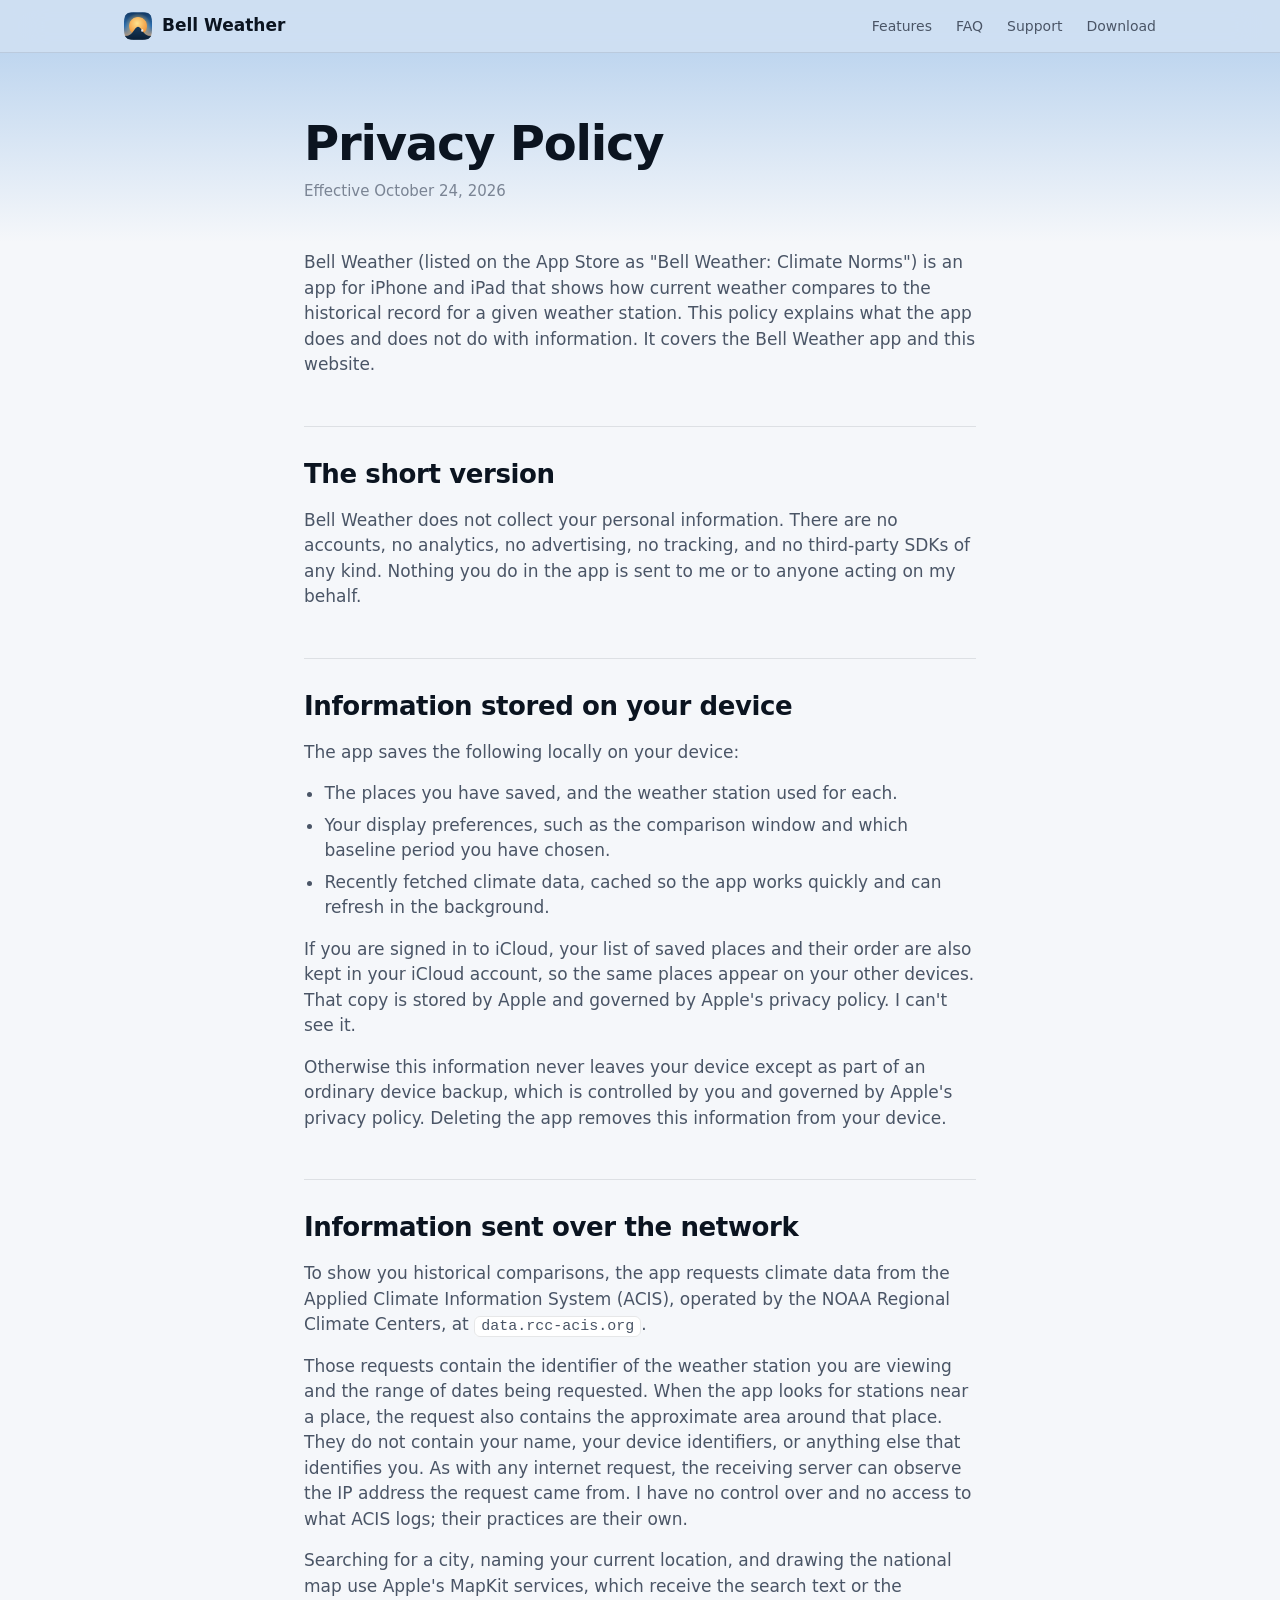
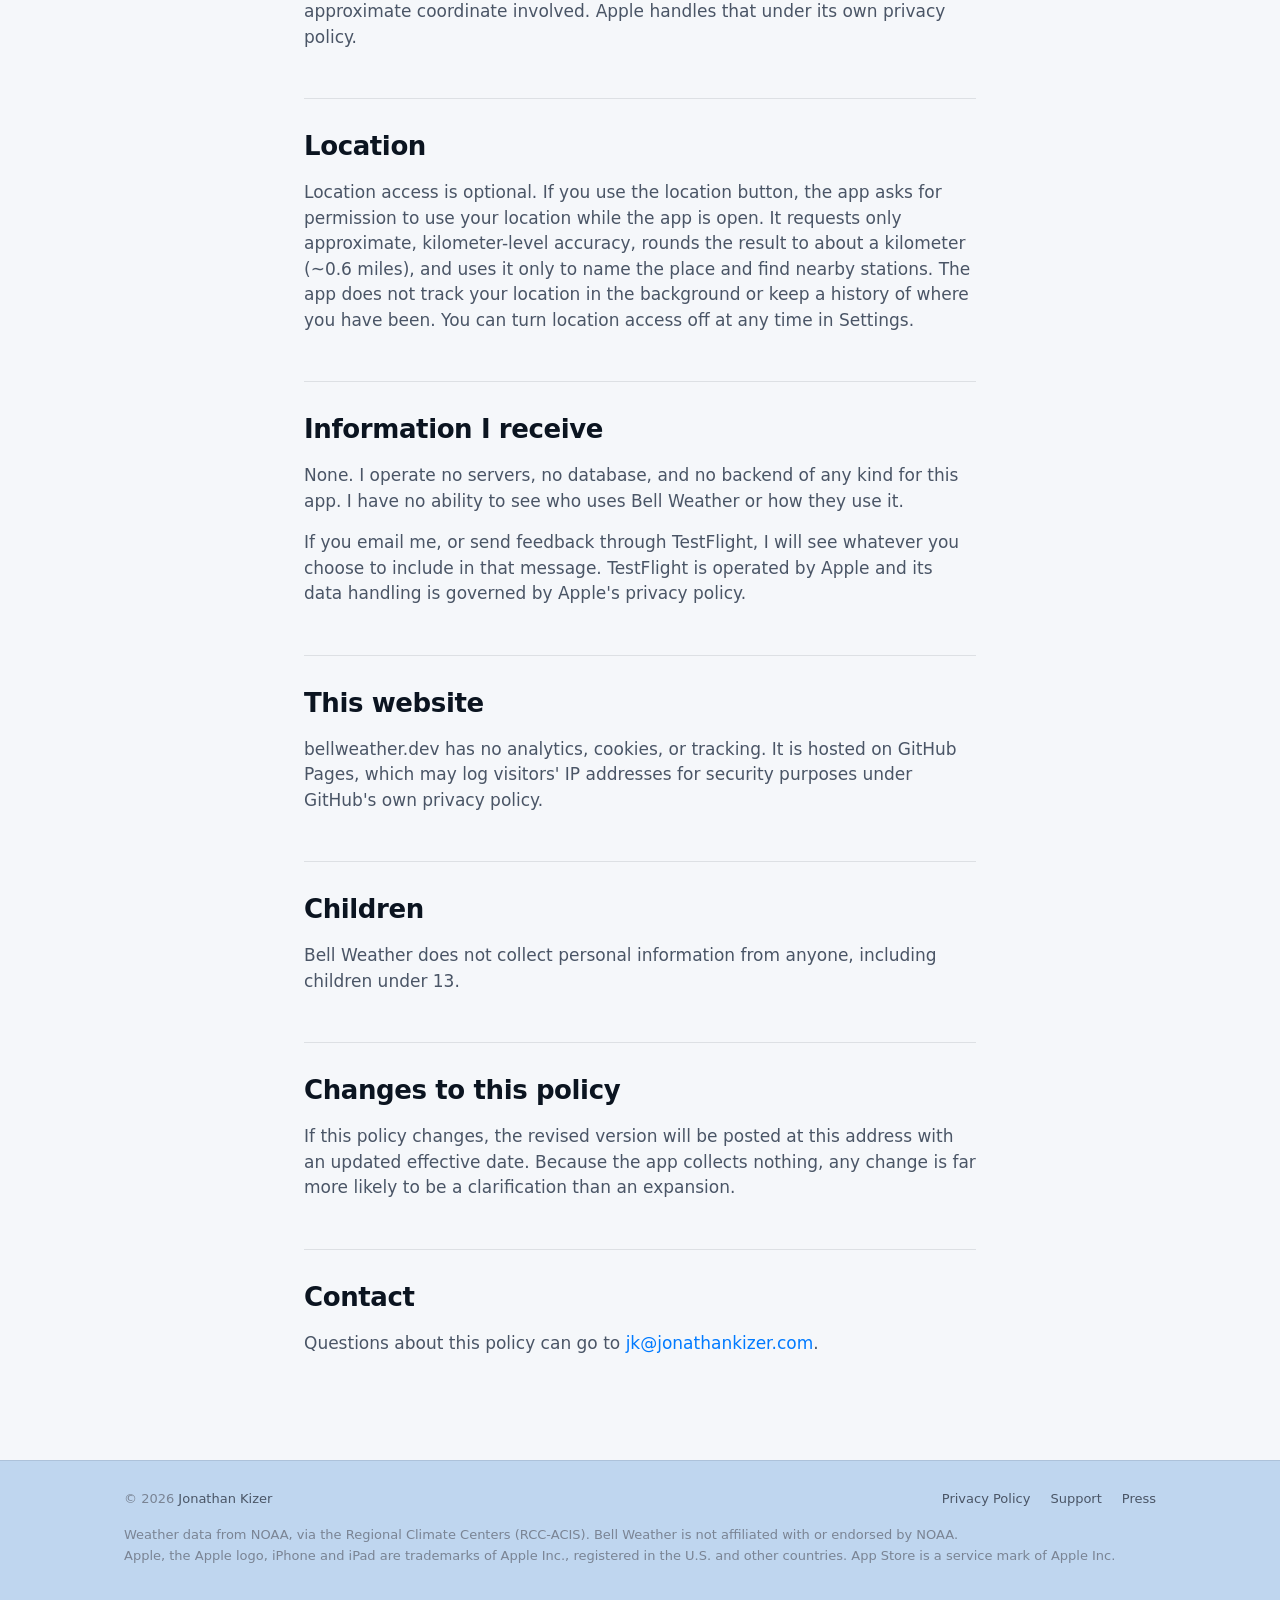
==== privacy.html @ 7579e249 "Support and privacy pages; lead with the question the app answers - Hero leads with the App Store de" ====
<!doctype html>
<html lang="en">
<head>
  <meta charset="utf-8">
  <meta name="viewport" content="width=device-width, initial-scale=1">
  <title>Bell Weather Privacy Policy</title>
  <meta name="description" content="Privacy policy for the Bell Weather app.">
  <meta name="apple-itunes-app" content="app-id=6799502613">
  <meta name="theme-color" content="#bfd6ef" media="(prefers-color-scheme: light)">
  <meta name="theme-color" content="#0f2743" media="(prefers-color-scheme: dark)">
  <link rel="canonical" href="https://bellweather.dev/privacy">
  <link rel="icon" type="image/png" href="/assets/img/favicon.png">
  <link rel="apple-touch-icon" href="/assets/img/apple-touch-icon.png">
  <link rel="stylesheet" href="/assets/style.css">
</head>
<body>

<nav class="nav">
  <div class="wrap">
    <a class="brand" href="/"><img src="/assets/img/apple-touch-icon.png" alt="">Bell Weather</a>
    <ul>
      <li class="hide-sm"><a href="/#features">Features</a></li>
      <li><a href="/#faq">FAQ</a></li>
      <li><a href="/support">Support</a></li>
      <li><a href="https://apps.apple.com/app/id6799502613">Download</a></li>
    </ul>
  </div>
</nav>

<header class="doc-head">
  <div class="wrap">
    <h1>Privacy Policy</h1>
    <p class="meta">Effective October 24, 2026</p>
  </div>
</header>

<main class="doc">
  <div class="wrap">
    <p>Bell Weather (listed on the App Store as "Bell Weather: Climate Norms") is an app for iPhone and iPad that shows how current weather compares to the historical record for a given weather station. This policy explains what the app does and does not do with information. It covers the Bell Weather app and this website.</p>

    <h2>The short version</h2>
    <p>Bell Weather does not collect your personal information. There are no accounts, no analytics, no advertising, no tracking, and no third-party SDKs of any kind. Nothing you do in the app is sent to me or to anyone acting on my behalf.</p>

    <h2>Information stored on your device</h2>
    <p>The app saves the following locally on your device:</p>
    <ul>
      <li>The places you have saved, and the weather station used for each.</li>
      <li>Your display preferences, such as the comparison window and which baseline period you have chosen.</li>
      <li>Recently fetched climate data, cached so the app works quickly and can refresh in the background.</li>
    </ul>
    <p>If you are signed in to iCloud, your list of saved places and their order are also kept in your iCloud account, so the same places appear on your other devices. That copy is stored by Apple and governed by Apple's privacy policy. I can't see it.</p>
    <p>Otherwise this information never leaves your device except as part of an ordinary device backup, which is controlled by you and governed by Apple's privacy policy. Deleting the app removes this information from your device.</p>

    <h2>Information sent over the network</h2>
    <p>To show you historical comparisons, the app requests climate data from the Applied Climate Information System (ACIS), operated by the NOAA Regional Climate Centers, at <code>data.rcc-acis.org</code>.</p>
    <p>Those requests contain the identifier of the weather station you are viewing and the range of dates being requested. When the app looks for stations near a place, the request also contains the approximate area around that place. They do not contain your name, your device identifiers, or anything else that identifies you. As with any internet request, the receiving server can observe the IP address the request came from. I have no control over and no access to what ACIS logs; their practices are their own.</p>
    <p>Searching for a city, naming your current location, and drawing the national map use Apple's MapKit services, which receive the search text or the approximate coordinate involved. Apple handles that under its own privacy policy.</p>

    <h2>Location</h2>
    <p>Location access is optional. If you use the location button, the app asks for permission to use your location while the app is open. It requests only approximate, kilometer-level accuracy, rounds the result to about a kilometer (~0.6 miles), and uses it only to name the place and find nearby stations. The app does not track your location in the background or keep a history of where you have been. You can turn location access off at any time in Settings.</p>

    <h2>Information I receive</h2>
    <p>None. I operate no servers, no database, and no backend of any kind for this app. I have no ability to see who uses Bell Weather or how they use it.</p>
    <p>If you email me, or send feedback through TestFlight, I will see whatever you choose to include in that message. TestFlight is operated by Apple and its data handling is governed by Apple's privacy policy.</p>

    <h2>This website</h2>
    <p>bellweather.dev has no analytics, cookies, or tracking. It is hosted on GitHub Pages, which may log visitors' IP addresses for security purposes under GitHub's own privacy policy.</p>

    <h2>Children</h2>
    <p>Bell Weather does not collect personal information from anyone, including children under 13.</p>

    <h2>Changes to this policy</h2>
    <p>If this policy changes, the revised version will be posted at this address with an updated effective date. Because the app collects nothing, any change is far more likely to be a clarification than an expansion.</p>

    <h2>Contact</h2>
    <p>Questions about this policy can go to <a href="mailto:jk@jonathankizer.com">jk@jonathankizer.com</a>.</p>
  </div>
</main>

<footer>
  <div class="wrap">
    <div class="row">
      <span>© 2026 <a href="https://jonathankizer.com">Jonathan Kizer</a></span>
      <ul>
        <li><a href="/privacy">Privacy Policy</a></li>
        <li><a href="/support">Support</a></li>
        <li><a href="/#press">Press</a></li>
      </ul>
    </div>
    <p class="legal">Weather data from NOAA, via the Regional Climate Centers (RCC-ACIS). Bell Weather is not affiliated with or endorsed by NOAA.<br>
    Apple, the Apple logo, iPhone and iPad are trademarks of Apple Inc., registered in the U.S. and other countries. App Store is a service mark of Apple Inc.</p>
  </div>
</footer>

</body>
</html>
---- assets/style.css ----
/* Bell Weather — bellweather.dev
   Palette follows the app: the ground is BellWeatherCore's Sky gradient,
   accents are iOS system colors. Type is the system font, so Apple devices
   get SF Pro and everything else gets its own UI face. */

:root {
  --sky-top: #bfd6ef;
  --sky-bottom: #e9eff6;
  --bg: #f5f7fa;
  --card: #ffffff;
  --text: #0b1420;
  --text-2: #4a5566;
  --text-3: #7a8494;
  --rule: rgba(11, 20, 32, 0.1);
  --accent: #007aff;
  --warm: #ff3b30;
  --dry: #a2845e;
  --phone-bezel: #1b1d21;
  --shadow: 0 30px 60px -20px rgba(15, 39, 67, 0.35), 0 12px 24px -12px rgba(15, 39, 67, 0.25);
  color-scheme: light dark;
}

@media (prefers-color-scheme: dark) {
  :root:not([data-theme="light"]) {
    --sky-top: #0f2743;
    --sky-bottom: #07101c;
    --bg: #07101c;
    --card: #111a27;
    --text: #f2f5f9;
    --text-2: #a9b4c3;
    --text-3: #758195;
    --rule: rgba(255, 255, 255, 0.1);
    --accent: #0a84ff;
    --warm: #ff453a;
    --phone-bezel: #2a2d33;
    --shadow: 0 30px 60px -20px rgba(0, 0, 0, 0.7), 0 12px 24px -12px rgba(0, 0, 0, 0.5);
  }
}

:root[data-theme="dark"] {
  --sky-top: #0f2743;
  --sky-bottom: #07101c;
  --bg: #07101c;
  --card: #111a27;
  --text: #f2f5f9;
  --text-2: #a9b4c3;
  --text-3: #758195;
  --rule: rgba(255, 255, 255, 0.1);
  --accent: #0a84ff;
  --warm: #ff453a;
  --phone-bezel: #2a2d33;
  --shadow: 0 30px 60px -20px rgba(0, 0, 0, 0.7), 0 12px 24px -12px rgba(0, 0, 0, 0.5);
}

* { box-sizing: border-box; }

html { -webkit-text-size-adjust: 100%; scroll-behavior: smooth; }

body {
  margin: 0;
  background: var(--bg);
  color: var(--text);
  font: 17px/1.5 -apple-system, BlinkMacSystemFont, "SF Pro Text", system-ui, "Segoe UI", Roboto, "Helvetica Neue", sans-serif;
  -webkit-font-smoothing: antialiased;
}

a { color: var(--accent); text-decoration: none; }
a:hover { text-decoration: underline; }

img { display: block; max-width: 100%; height: auto; }

.wrap { max-width: 1080px; margin: 0 auto; padding: 0 24px; }

/* ---------- Nav ---------- */

.nav {
  position: sticky;
  top: env(safe-area-inset-top, 0px);
  z-index: 10;
  backdrop-filter: saturate(180%) blur(20px);
  -webkit-backdrop-filter: saturate(180%) blur(20px);
  background: color-mix(in srgb, var(--sky-top) 72%, transparent);
  border-bottom: 1px solid var(--rule);
}
.nav .wrap { display: flex; align-items: center; justify-content: space-between; height: 52px; }
.nav .brand { display: flex; align-items: center; gap: 10px; color: var(--text); font-weight: 600; font-size: 17px; }
.nav .brand:hover { text-decoration: none; }
.nav .brand img { width: 28px; height: 28px; border-radius: 7px; }
.nav ul { display: flex; gap: 24px; list-style: none; margin: 0; padding: 0; font-size: 14px; }
.nav ul a { color: var(--text-2); }
.nav ul a:hover { color: var(--text); text-decoration: none; }

/* ---------- Hero ---------- */

.hero {
  background: linear-gradient(180deg, var(--sky-top) 0%, var(--sky-bottom) 70%, var(--bg) 100%);
  text-align: center;
  padding: 64px 0 0;
  overflow: hidden;
}
.hero .icon {
  width: 128px;
  height: 128px;
  margin: 0 auto 28px;
  border-radius: 28px;
  box-shadow: var(--shadow);
}
.hero h1 {
  font-size: clamp(44px, 7vw, 72px);
  line-height: 1.05;
  letter-spacing: -0.025em;
  font-weight: 700;
  margin: 0 0 16px;
}
.hero .lede {
  font-size: clamp(19px, 2.4vw, 24px);
  line-height: 1.35;
  color: var(--text-2);
  max-width: 34em;
  margin: 0 auto 32px;
  text-wrap: balance;
}
.badge { display: inline-block; }
.badge img { height: 54px; width: auto; }
.badge:hover { opacity: 0.85; }
.hero .fine { font-size: 14px; color: var(--text-3); margin: 14px 0 0; }

.phones {
  display: flex;
  justify-content: center;
  align-items: flex-end;
  gap: 32px;
  margin-top: 56px;
  padding-bottom: 88px;
}
.phones .phone:nth-child(1), .phones .phone:nth-child(3) { width: 250px; transform: translateY(48px); opacity: 0.95; }
.phones .phone:nth-child(2) { width: 300px; }

/* ---------- Phone frame ---------- */

.phone {
  position: relative;
  width: 300px;
  aspect-ratio: 603 / 1311;
  padding: 10px;
  border-radius: 54px;
  background: var(--phone-bezel);
  box-shadow: var(--shadow), inset 0 0 0 1.5px rgba(255, 255, 255, 0.12);
  flex: none;
}
.phone img {
  width: 100%;
  height: 100%;
  object-fit: cover;
  border-radius: 44px;
}

/* ---------- Features ---------- */

.feature {
  display: grid;
  grid-template-columns: 1fr 1fr;
  align-items: center;
  gap: 64px;
  padding: 72px 0;
  border-top: 1px solid var(--rule);
}
.feature:first-of-type { border-top: 0; }
.feature .media { display: flex; justify-content: center; }
.feature.flip .media { order: -1; }
.feature .eyebrow {
  font-size: 13px;
  font-weight: 600;
  letter-spacing: 0.08em;
  text-transform: uppercase;
  color: var(--text-3);
  margin: 0 0 10px;
}
.feature h2 {
  font-size: clamp(30px, 4vw, 40px);
  line-height: 1.12;
  letter-spacing: -0.02em;
  margin: 0 0 18px;
}
.feature p { color: var(--text-2); margin: 0 0 14px; max-width: 30em; }

.wide {
  padding: 72px 0;
  border-top: 1px solid var(--rule);
  text-align: center;
}
.wide h2 { font-size: clamp(30px, 4vw, 40px); letter-spacing: -0.02em; margin: 0 0 14px; }
.wide > .wrap > p { color: var(--text-2); max-width: 36em; margin: 0 auto 48px; }
.devices { display: flex; justify-content: center; align-items: flex-end; gap: 32px; }
.tablet {
  width: 330px;
  padding: 14px;
  border-radius: 36px;
  background: var(--phone-bezel);
  box-shadow: var(--shadow), inset 0 0 0 1.5px rgba(255, 255, 255, 0.12);
}
.tablet img { border-radius: 22px; }
.fold {
  width: 600px;
  padding: 12px;
  border-radius: 32px;
  background: var(--phone-bezel);
  box-shadow: var(--shadow), inset 0 0 0 1.5px rgba(255, 255, 255, 0.12);
}
.fold img { border-radius: 20px; }
.devices figure { margin: 0; }
.devices figcaption { font-size: 14px; color: var(--text-3); margin-top: 14px; }

/* ---------- Also ---------- */

.also {
  padding: 72px 0;
  border-top: 1px solid var(--rule);
}
.also h2 { font-size: 28px; letter-spacing: -0.015em; margin: 0 0 28px; }
.grid {
  display: grid;
  grid-template-columns: repeat(3, 1fr);
  gap: 16px;
}
.tile {
  background: var(--card);
  border: 1px solid var(--rule);
  border-radius: 20px;
  padding: 22px 22px 20px;
}
.tile svg { width: 26px; height: 26px; color: var(--accent); margin-bottom: 12px; }
.tile h3 { font-size: 17px; margin: 0 0 6px; }
.tile p { font-size: 15px; color: var(--text-2); margin: 0; }

/* ---------- FAQ ---------- */

.faq { padding: 72px 0; border-top: 1px solid var(--rule); }
.faq .wrap { max-width: 760px; }
.faq h2 { font-size: clamp(30px, 4vw, 40px); letter-spacing: -0.02em; margin: 0 0 24px; }
.faq details { border-bottom: 1px solid var(--rule); }
.faq details:first-of-type { border-top: 1px solid var(--rule); }
.faq summary {
  list-style: none;
  cursor: pointer;
  padding: 18px 32px 18px 0;
  font-weight: 600;
  position: relative;
}
.faq summary::-webkit-details-marker { display: none; }
.faq summary::after {
  content: "";
  position: absolute;
  right: 6px;
  top: 50%;
  width: 8px;
  height: 8px;
  border-right: 2px solid var(--text-3);
  border-bottom: 2px solid var(--text-3);
  transform: translateY(-70%) rotate(45deg);
  transition: transform 0.2s;
}
.faq details[open] summary::after { transform: translateY(-30%) rotate(-135deg); }
.faq details > div { padding: 0 0 20px; color: var(--text-2); }
.faq details > div p { margin: 0 0 12px; }
.faq details > div p:last-child { margin-bottom: 0; }

/* ---------- Press ---------- */

.press { padding: 72px 0; border-top: 1px solid var(--rule); }
.press .wrap { max-width: 760px; }
.press h2 { font-size: 28px; letter-spacing: -0.015em; margin: 0 0 12px; }
.press p { color: var(--text-2); }
.press ul { padding-left: 1.2em; color: var(--text-2); }
.press li { margin: 6px 0; }

/* ---------- CTA + footer ---------- */

.cta {
  text-align: center;
  padding: 88px 0 96px;
  background: linear-gradient(0deg, var(--sky-top) 0%, var(--bg) 100%);
}
.cta img.icon { width: 88px; height: 88px; border-radius: 20px; margin: 0 auto 20px; box-shadow: var(--shadow); }
.cta h2 { font-size: clamp(28px, 4vw, 36px); letter-spacing: -0.02em; margin: 0 0 24px; }

footer {
  background: var(--sky-top);
  border-top: 1px solid var(--rule);
  font-size: 13px;
  color: var(--text-3);
  padding: 28px 0 40px;
}
footer .row { display: flex; flex-wrap: wrap; justify-content: space-between; gap: 12px 24px; }
footer ul { display: flex; flex-wrap: wrap; gap: 20px; list-style: none; margin: 0; padding: 0; }
footer a { color: var(--text-2); }
footer .legal { margin-top: 16px; line-height: 1.6; }

/* ---------- Small screens ---------- */

@media (max-width: 860px) {
  .feature { grid-template-columns: 1fr; gap: 40px; padding: 56px 0; text-align: center; }
  .feature p { margin-left: auto; margin-right: auto; }
  .feature.flip .media { order: 0; }
  .grid { grid-template-columns: 1fr 1fr; }
  .devices { flex-direction: column; align-items: center; gap: 40px; }
  .tablet { width: min(100%, 330px); }
  .fold { width: min(100%, 600px); }
}

@media (max-width: 600px) {
  .wrap { padding: 0 16px; }
  .nav ul { gap: 16px; }
  .nav ul li.hide-sm { display: none; }
  .hero { padding-top: 48px; }
  .hero .icon { width: 104px; height: 104px; border-radius: 23px; }
  .phones { gap: 0; margin-top: 48px; }
  .phones .phone:nth-child(1), .phones .phone:nth-child(3) { display: none; }
  .phones .phone:nth-child(2) { width: 260px; }
  .phones { padding-bottom: 56px; }
  /* the hero already shows this screen */
  .feature:first-of-type .media { display: none; }
  .phone { width: 260px; border-radius: 46px; padding: 9px; }
  .phone img { border-radius: 37px; }
  .grid { grid-template-columns: 1fr; }
  footer .row { flex-direction: column; }
}

@media (prefers-reduced-motion: reduce) {
  html { scroll-behavior: auto; }
}

/* ---------- Text pages (support, privacy) ---------- */

.doc-head {
  background: linear-gradient(180deg, var(--sky-top) 0%, var(--bg) 100%);
  padding: 64px 0 40px;
}
.doc-head .wrap, .doc .wrap { max-width: 720px; }
.doc-head h1 { font-size: clamp(36px, 5vw, 48px); letter-spacing: -0.025em; line-height: 1.1; margin: 0 0 10px; text-wrap: balance; }
.doc-head .meta { color: var(--text-3); font-size: 15px; margin: 0; }
.doc { padding: 8px 0 88px; }
.doc p, .doc li { color: var(--text-2); }
.doc p { margin: 0 0 16px; }
.doc strong { color: var(--text); }
.doc h2 { font-size: 26px; letter-spacing: -0.015em; margin: 48px 0 14px; padding-top: 28px; border-top: 1px solid var(--rule); }
.doc h3 { font-size: 18px; margin: 32px 0 8px; }
.doc ul { padding-left: 1.2em; margin: 0 0 16px; }
.doc li { margin: 6px 0; }
.doc code { font: 15px ui-monospace, "SF Mono", Menlo, monospace; background: var(--card); border: 1px solid var(--rule); border-radius: 6px; padding: 1px 6px; }
.doc .lead { font-size: 19px; line-height: 1.5; color: var(--text); }
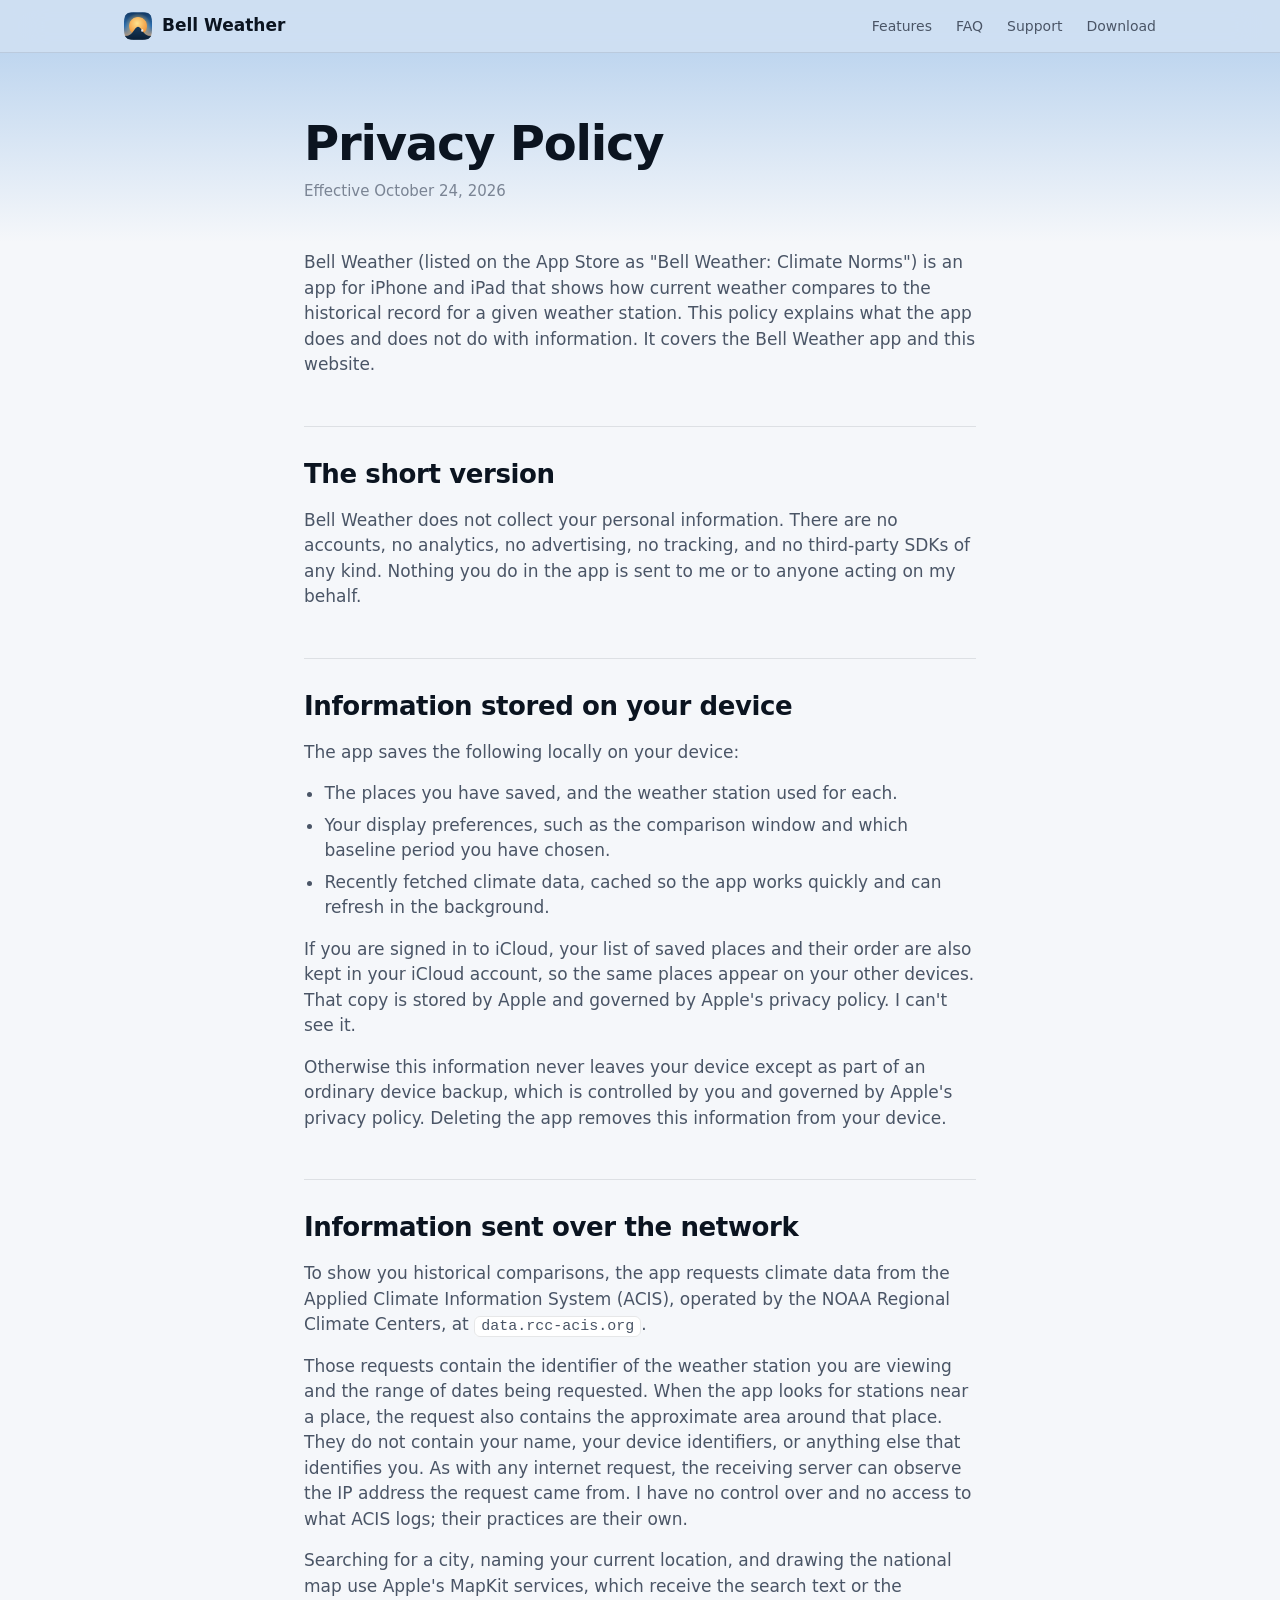
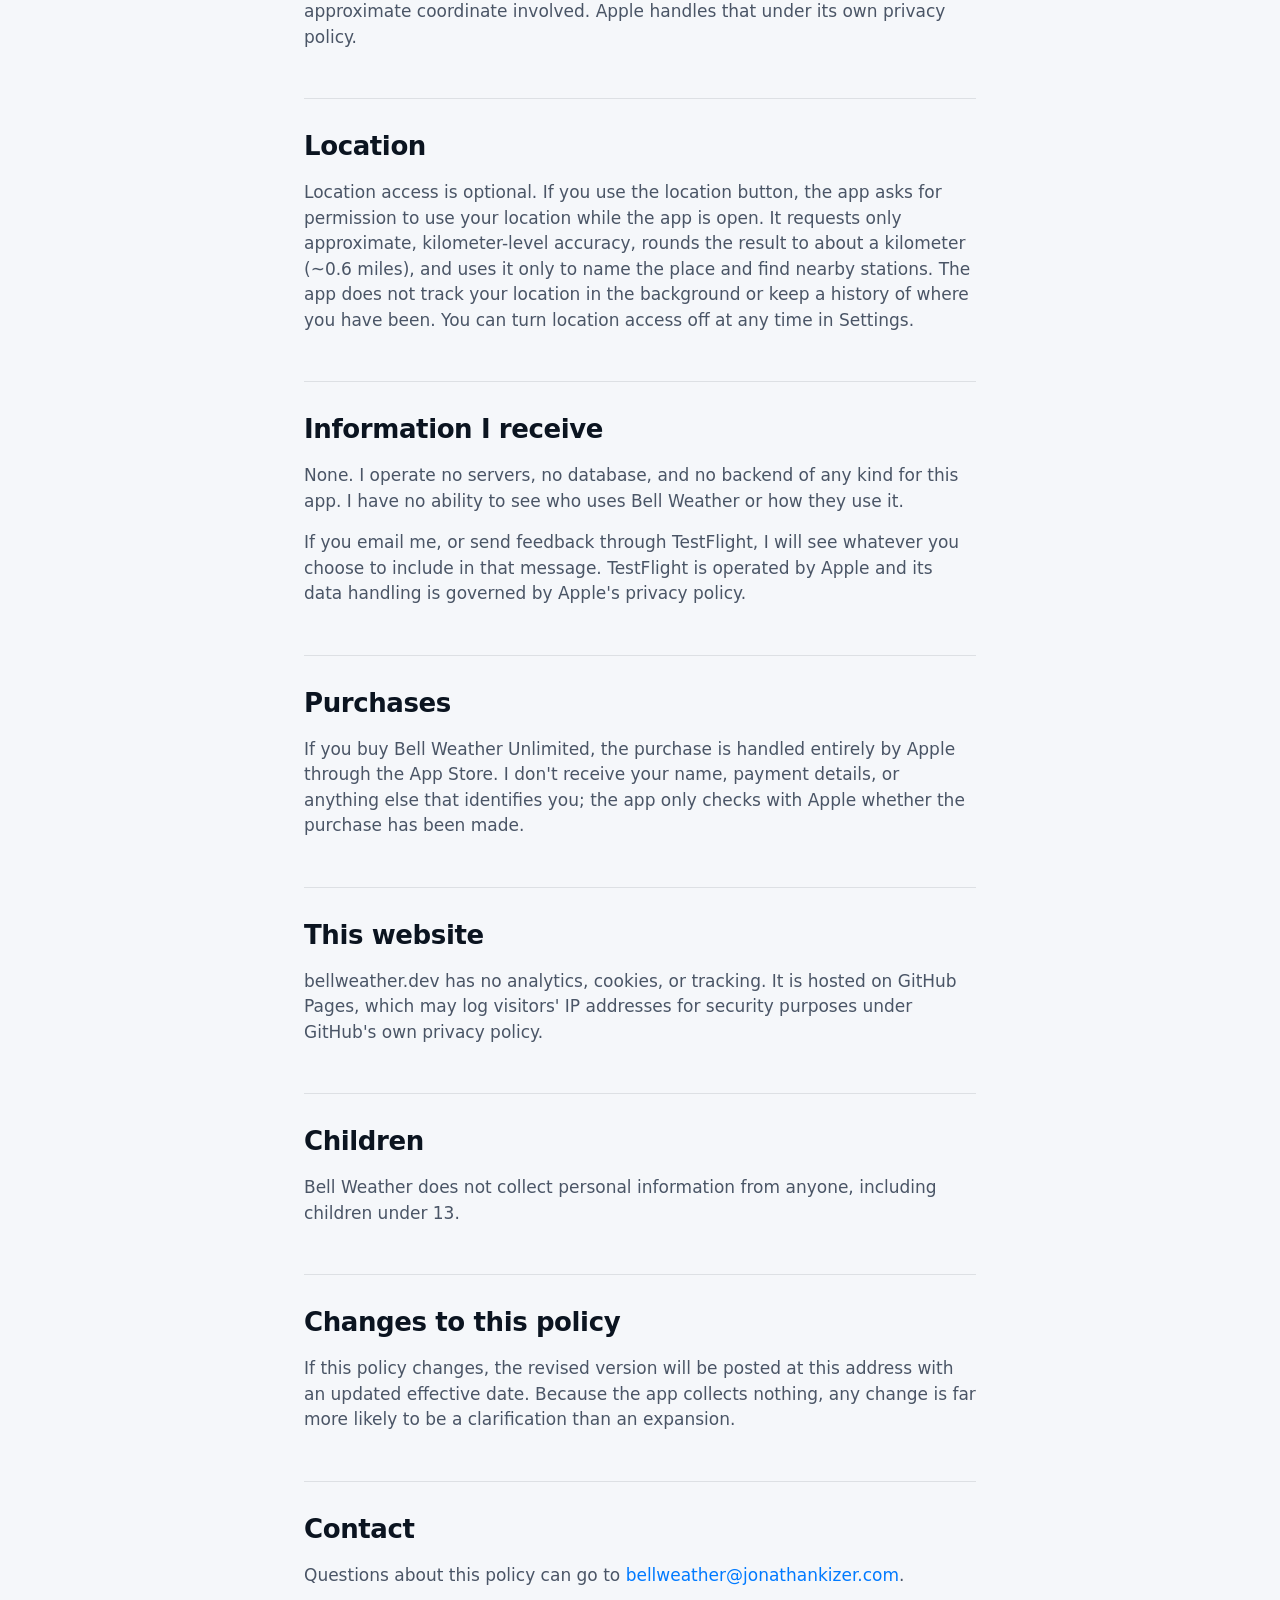
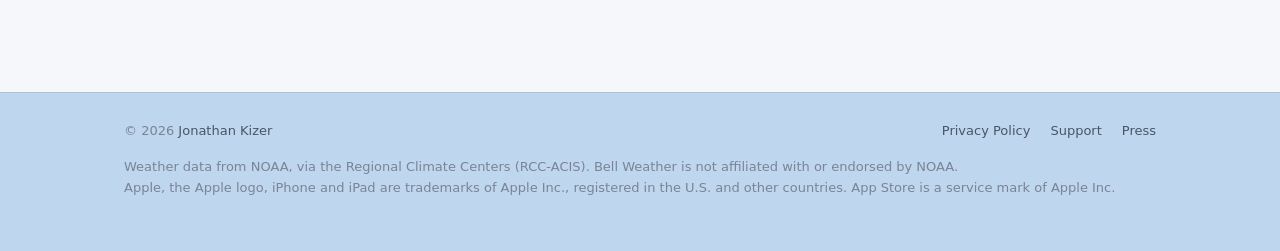
==== commit 662f2205: "Point contact links at bellweather@jonathankizer.com; 1.1 is live - All mailto links and shown addre" ====
--- a/privacy.html
+++ b/privacy.html
@@ -63,6 +63,9 @@
     <p>None. I operate no servers, no database, and no backend of any kind for this app. I have no ability to see who uses Bell Weather or how they use it.</p>
     <p>If you email me, or send feedback through TestFlight, I will see whatever you choose to include in that message. TestFlight is operated by Apple and its data handling is governed by Apple's privacy policy.</p>
 
+    <h2>Purchases</h2>
+    <p>If you buy Bell Weather Unlimited, the purchase is handled entirely by Apple through the App Store. I don't receive your name, payment details, or anything else that identifies you; the app only checks with Apple whether the purchase has been made.</p>
+
     <h2>This website</h2>
     <p>bellweather.dev has no analytics, cookies, or tracking. It is hosted on GitHub Pages, which may log visitors' IP addresses for security purposes under GitHub's own privacy policy.</p>
 
@@ -73,7 +76,7 @@
     <p>If this policy changes, the revised version will be posted at this address with an updated effective date. Because the app collects nothing, any change is far more likely to be a clarification than an expansion.</p>
 
     <h2>Contact</h2>
-    <p>Questions about this policy can go to <a href="mailto:jk@jonathankizer.com">jk@jonathankizer.com</a>.</p>
+    <p>Questions about this policy can go to <a href="mailto:bellweather@jonathankizer.com">bellweather@jonathankizer.com</a>.</p>
   </div>
 </main>
 
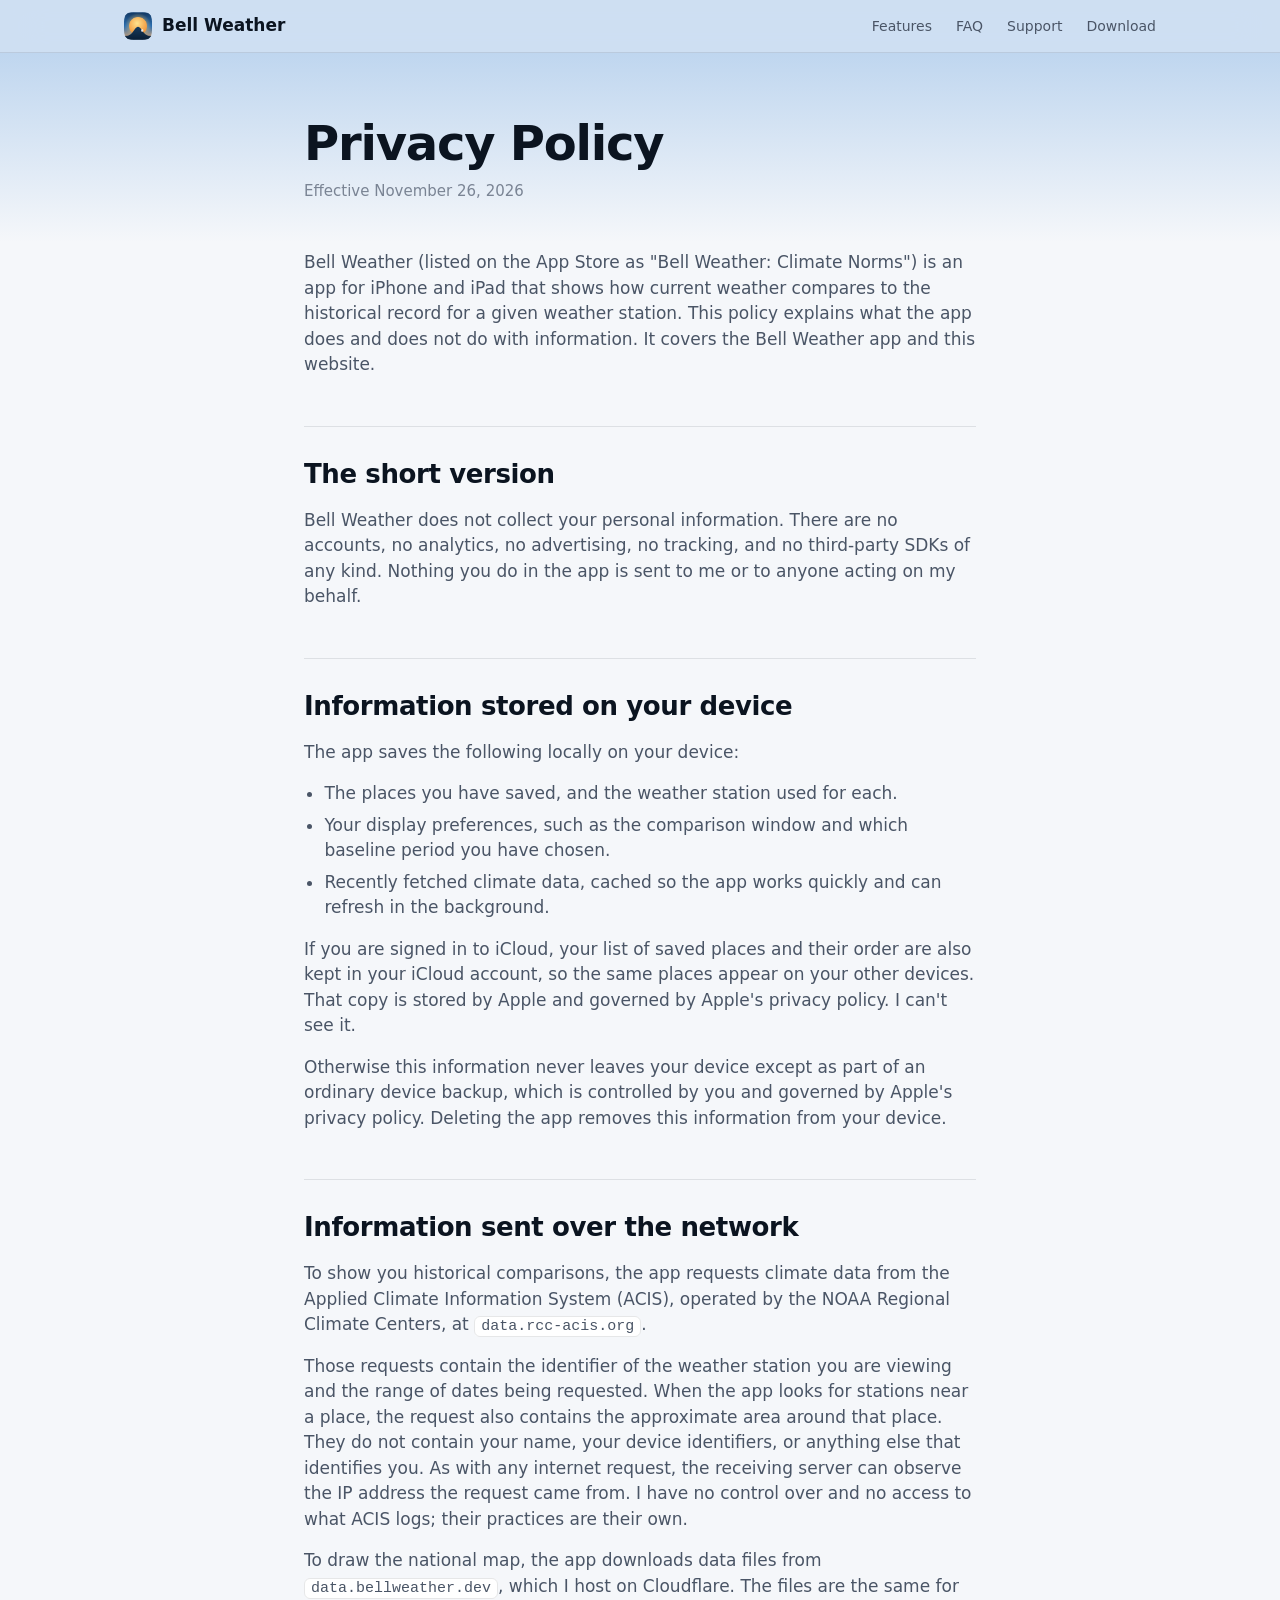
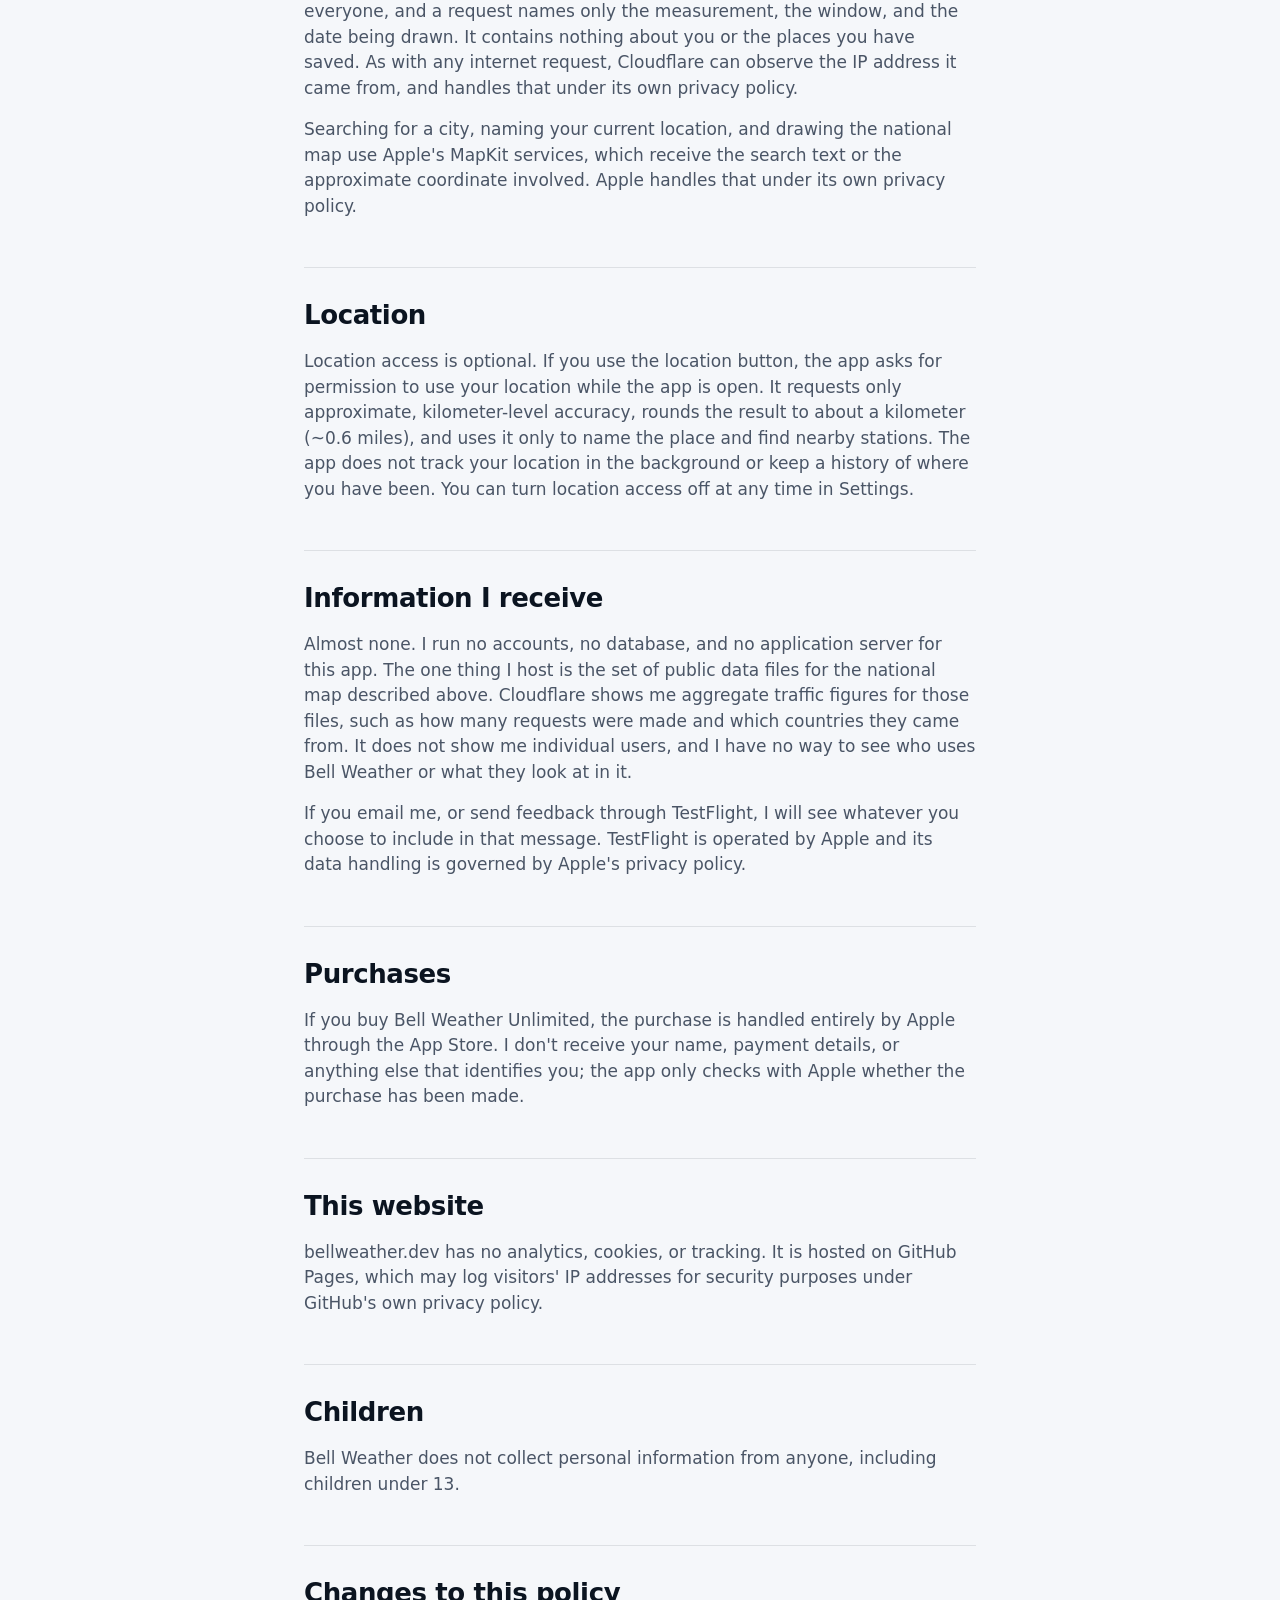
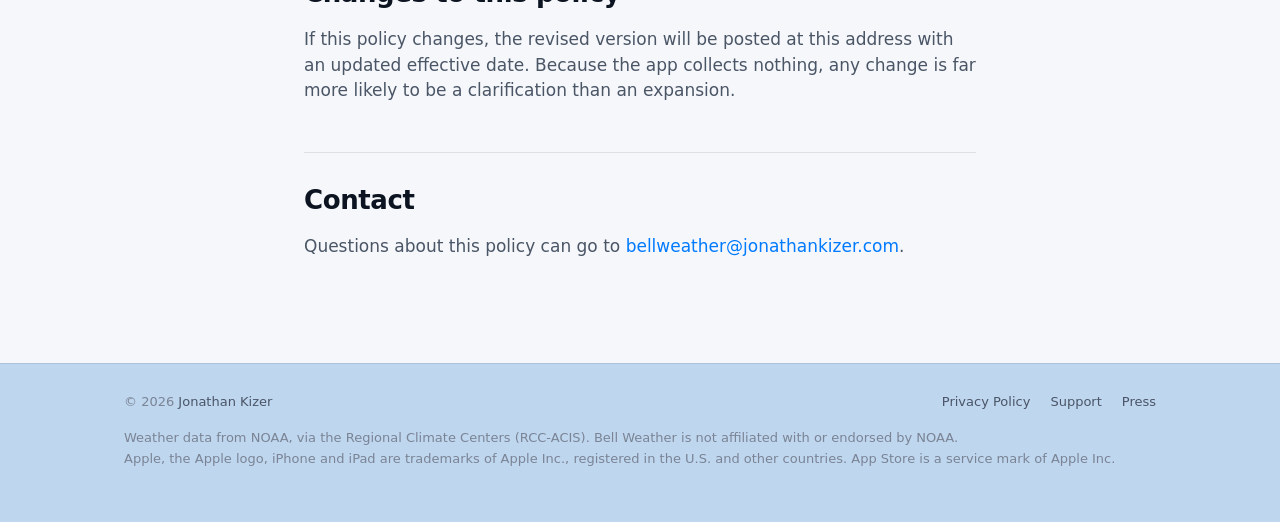
==== commit 20c55a6e: "Privacy policy: the national map's data files The app now downloads the map's samples from data.bell" ====
--- a/privacy.html
+++ b/privacy.html
@@ -11,7 +11,7 @@
   <link rel="canonical" href="https://bellweather.dev/privacy">
   <link rel="icon" type="image/png" href="/assets/img/favicon.png">
   <link rel="apple-touch-icon" href="/assets/img/apple-touch-icon.png">
-  <link rel="stylesheet" href="/assets/style.css">
+  <link rel="stylesheet" href="/assets/style.css?v=2">
 </head>
 <body>
 
@@ -22,7 +22,7 @@
       <li class="hide-sm"><a href="/#features">Features</a></li>
       <li><a href="/#faq">FAQ</a></li>
       <li><a href="/support">Support</a></li>
-      <li><a href="https://apps.apple.com/app/id6799502613">Download</a></li>
+      <li><a href="https://apps.apple.com/app/apple-store/id6799502613?pt=118929077&amp;ct=site&amp;mt=8">Download</a></li>
     </ul>
   </div>
 </nav>
@@ -30,7 +30,7 @@
 <header class="doc-head">
   <div class="wrap">
     <h1>Privacy Policy</h1>
-    <p class="meta">Effective October 24, 2026</p>
+    <p class="meta">Effective November 26, 2026</p>
   </div>
 </header>
 
@@ -54,13 +54,14 @@
     <h2>Information sent over the network</h2>
     <p>To show you historical comparisons, the app requests climate data from the Applied Climate Information System (ACIS), operated by the NOAA Regional Climate Centers, at <code>data.rcc-acis.org</code>.</p>
     <p>Those requests contain the identifier of the weather station you are viewing and the range of dates being requested. When the app looks for stations near a place, the request also contains the approximate area around that place. They do not contain your name, your device identifiers, or anything else that identifies you. As with any internet request, the receiving server can observe the IP address the request came from. I have no control over and no access to what ACIS logs; their practices are their own.</p>
+    <p>To draw the national map, the app downloads data files from <code>data.bellweather.dev</code>, which I host on Cloudflare. The files are the same for everyone, and a request names only the measurement, the window, and the date being drawn. It contains nothing about you or the places you have saved. As with any internet request, Cloudflare can observe the IP address it came from, and handles that under its own privacy policy.</p>
     <p>Searching for a city, naming your current location, and drawing the national map use Apple's MapKit services, which receive the search text or the approximate coordinate involved. Apple handles that under its own privacy policy.</p>
 
     <h2>Location</h2>
     <p>Location access is optional. If you use the location button, the app asks for permission to use your location while the app is open. It requests only approximate, kilometer-level accuracy, rounds the result to about a kilometer (~0.6 miles), and uses it only to name the place and find nearby stations. The app does not track your location in the background or keep a history of where you have been. You can turn location access off at any time in Settings.</p>
 
     <h2>Information I receive</h2>
-    <p>None. I operate no servers, no database, and no backend of any kind for this app. I have no ability to see who uses Bell Weather or how they use it.</p>
+    <p>Almost none. I run no accounts, no database, and no application server for this app. The one thing I host is the set of public data files for the national map described above. Cloudflare shows me aggregate traffic figures for those files, such as how many requests were made and which countries they came from. It does not show me individual users, and I have no way to see who uses Bell Weather or what they look at in it.</p>
     <p>If you email me, or send feedback through TestFlight, I will see whatever you choose to include in that message. TestFlight is operated by Apple and its data handling is governed by Apple's privacy policy.</p>
 
     <h2>Purchases</h2>
--- a/assets/style.css
+++ b/assets/style.css
@@ -211,6 +211,27 @@
 .devices figure { margin: 0; }
 .devices figcaption { font-size: 14px; color: var(--text-3); margin-top: 14px; }
 
+/* ---------- Review quote ---------- */
+
+.quote {
+  padding: 88px 0;
+  border-top: 1px solid var(--rule);
+  text-align: center;
+}
+.quote figure { margin: 0 auto; max-width: 760px; }
+.quote blockquote { margin: 0; }
+.quote blockquote p {
+  font-size: clamp(24px, 3.2vw, 32px);
+  line-height: 1.3;
+  letter-spacing: -0.015em;
+  font-weight: 600;
+  margin: 0;
+  text-wrap: balance;
+}
+.quote blockquote p::before { content: "“"; }
+.quote blockquote p::after { content: "”"; }
+.quote figcaption { font-size: 15px; color: var(--text-3); margin-top: 20px; }
+
 /* ---------- Also ---------- */
 
 .also {
@@ -323,6 +344,7 @@
   .phone { width: 260px; border-radius: 46px; padding: 9px; }
   .phone img { border-radius: 37px; }
   .grid { grid-template-columns: 1fr; }
+  .quote { padding: 64px 0; }
   footer .row { flex-direction: column; }
 }
 
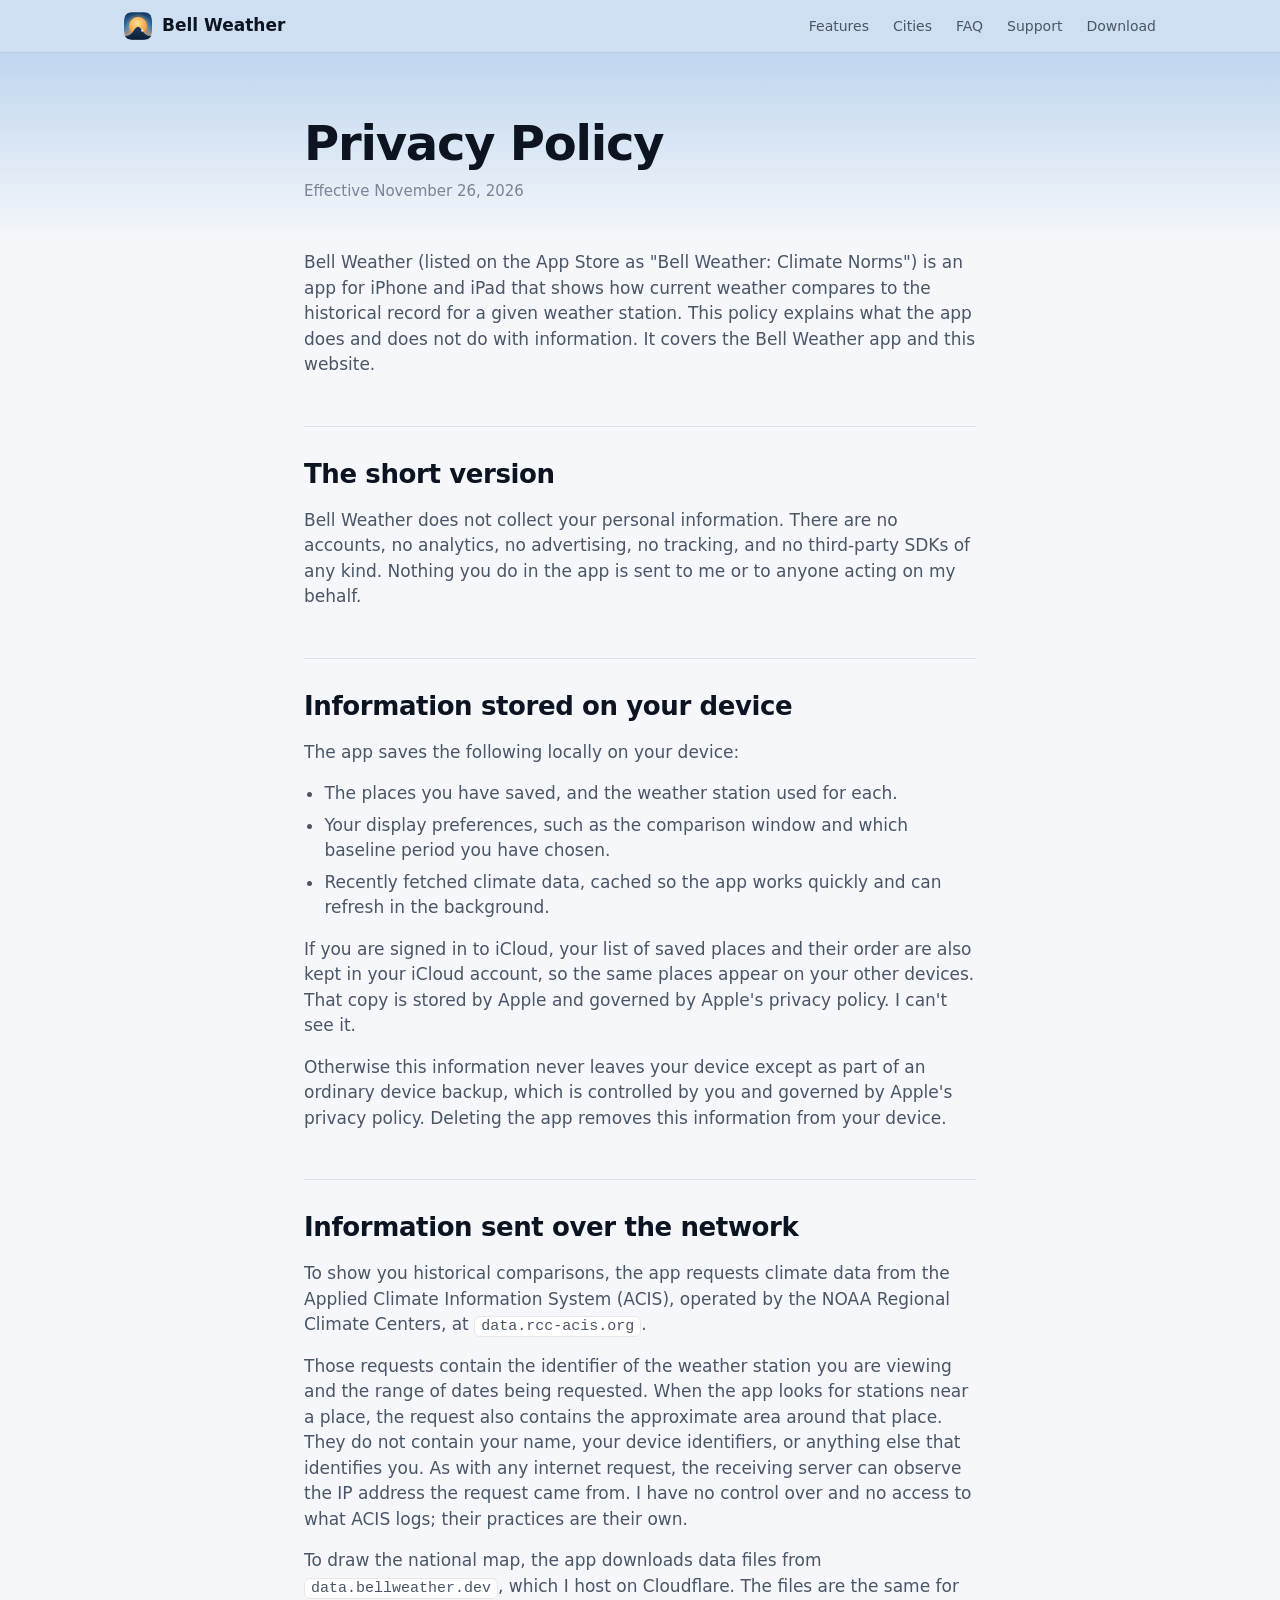
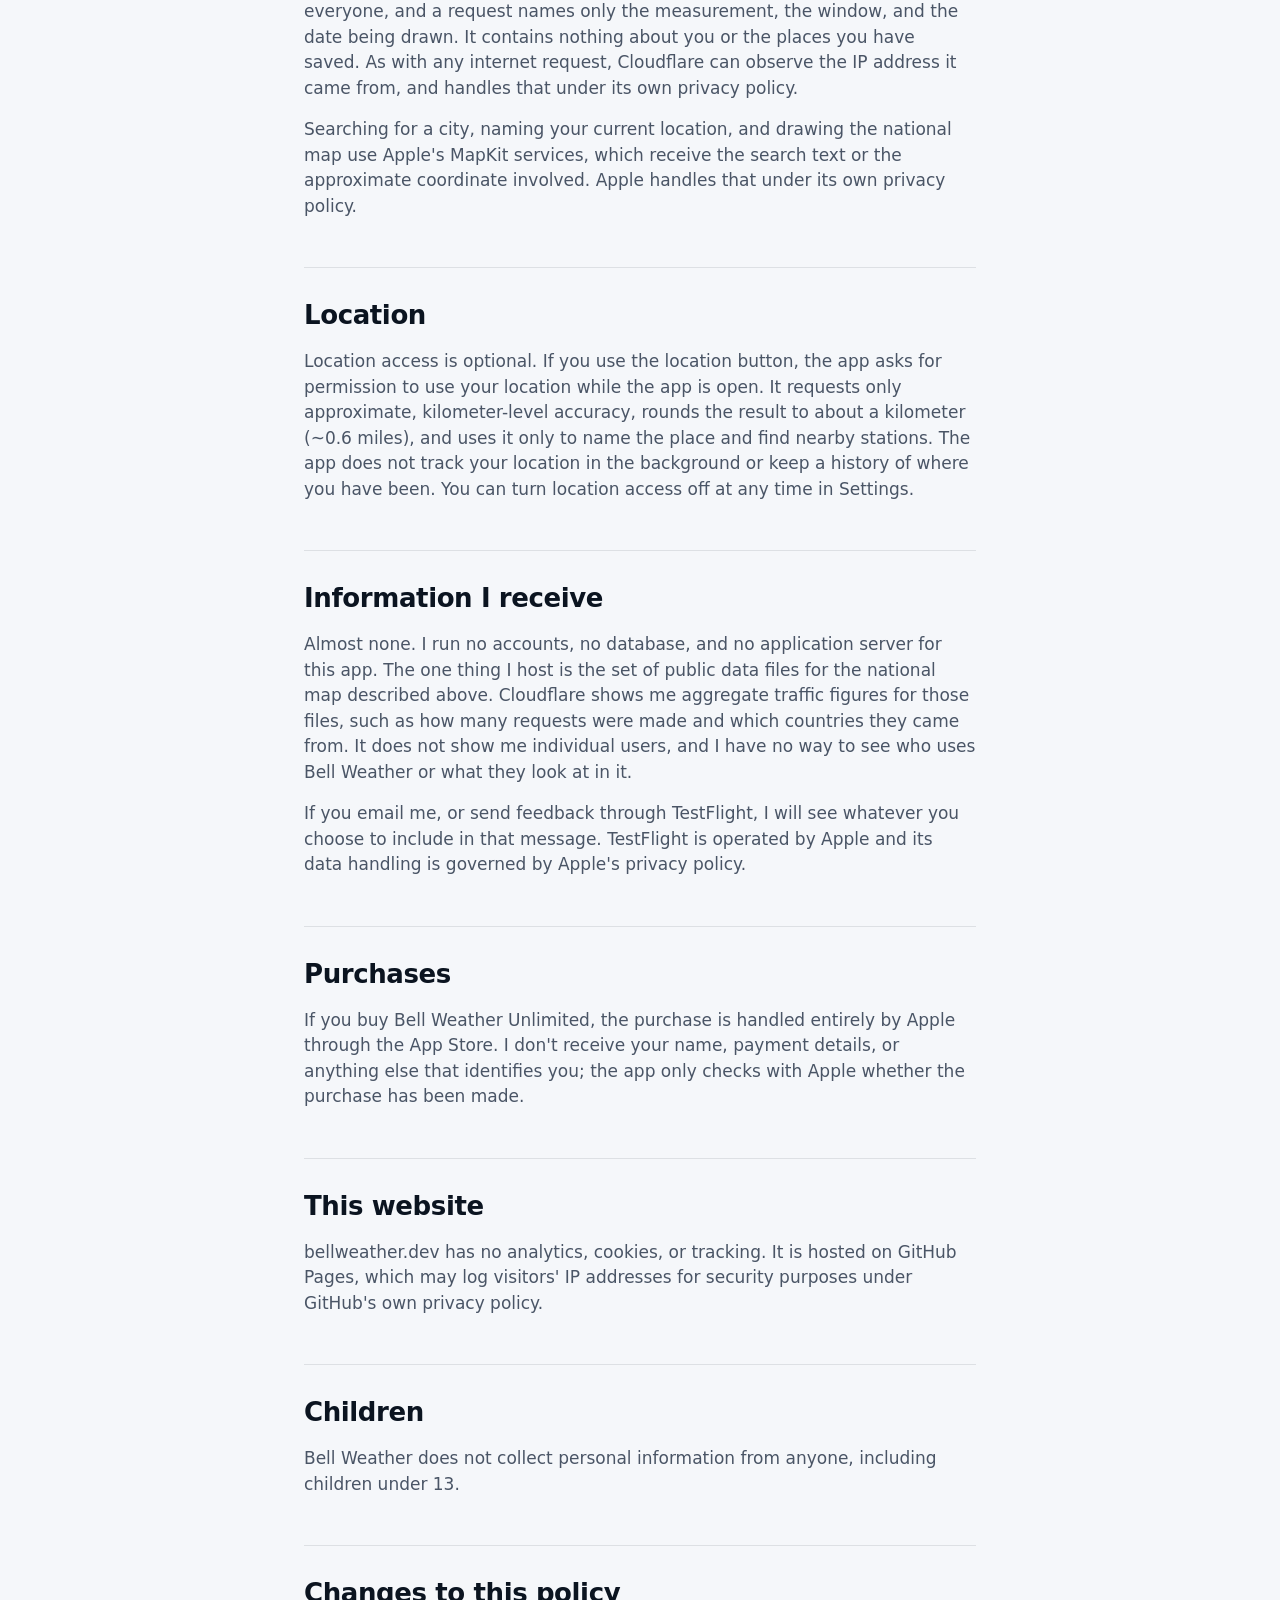
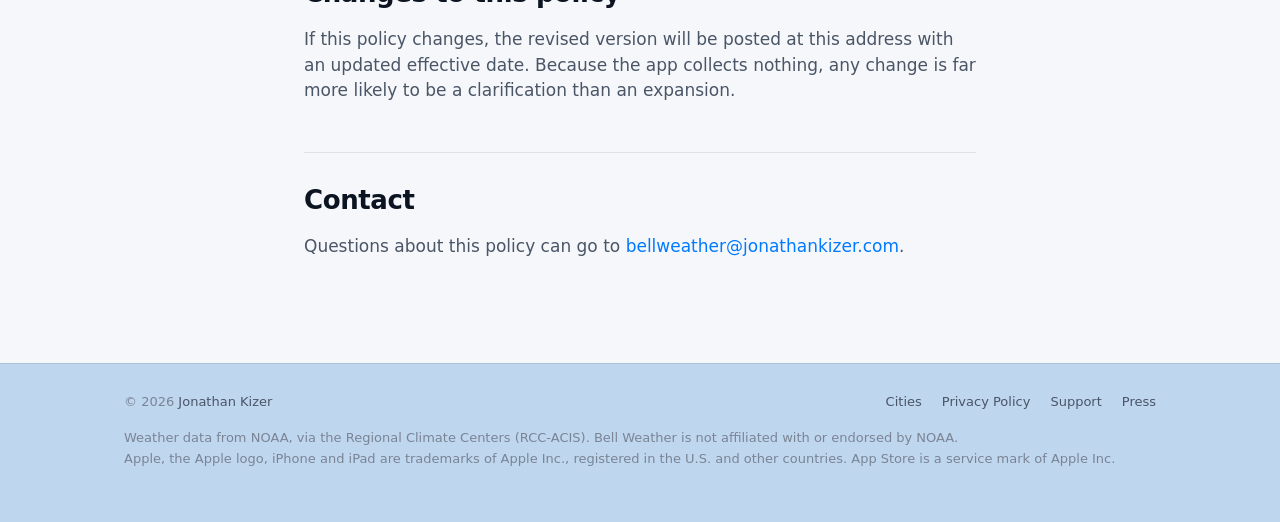
==== commit a0265f76: "City pages under /weather/, built at deploy time A page per city saying whether its last 90 days hav" ====
--- a/privacy.html
+++ b/privacy.html
@@ -11,7 +11,7 @@
   <link rel="canonical" href="https://bellweather.dev/privacy">
   <link rel="icon" type="image/png" href="/assets/img/favicon.png">
   <link rel="apple-touch-icon" href="/assets/img/apple-touch-icon.png">
-  <link rel="stylesheet" href="/assets/style.css?v=2">
+  <link rel="stylesheet" href="/assets/style.css?v=3">
 </head>
 <body>
 
@@ -20,6 +20,7 @@
     <a class="brand" href="/"><img src="/assets/img/apple-touch-icon.png" alt="">Bell Weather</a>
     <ul>
       <li class="hide-sm"><a href="/#features">Features</a></li>
+      <li class="hide-sm"><a href="/weather/">Cities</a></li>
       <li><a href="/#faq">FAQ</a></li>
       <li><a href="/support">Support</a></li>
       <li><a href="https://apps.apple.com/app/apple-store/id6799502613?pt=118929077&amp;ct=site&amp;mt=8">Download</a></li>
@@ -86,6 +87,7 @@
     <div class="row">
       <span>© 2026 <a href="https://jonathankizer.com">Jonathan Kizer</a></span>
       <ul>
+        <li><a href="/weather/">Cities</a></li>
         <li><a href="/privacy">Privacy Policy</a></li>
         <li><a href="/support">Support</a></li>
         <li><a href="/#press">Press</a></li>
--- a/assets/style.css
+++ b/assets/style.css
@@ -371,3 +371,102 @@
 .doc li { margin: 6px 0; }
 .doc code { font: 15px ui-monospace, "SF Mono", Menlo, monospace; background: var(--card); border: 1px solid var(--rule); border-radius: 6px; padding: 1px 6px; }
 .doc .lead { font-size: 19px; line-height: 1.5; color: var(--text); }
+
+/* ---------- City pages (/weather/) ---------- */
+
+.dot, .strip .now { --c: var(--l); }
+@media (prefers-color-scheme: dark) {
+  :root:not([data-theme="light"]) .dot, :root:not([data-theme="light"]) .strip .now { --c: var(--d); }
+}
+:root[data-theme="dark"] .dot, :root[data-theme="dark"] .strip .now { --c: var(--d); }
+
+.dot {
+  display: inline-block;
+  width: 10px;
+  height: 10px;
+  border-radius: 50%;
+  background: var(--c);
+  box-shadow: inset 0 0 0 1px var(--rule);
+  margin-right: 8px;
+  flex: none;
+}
+
+.city-head {
+  background: linear-gradient(180deg, var(--sky-top) 0%, var(--bg) 100%);
+  padding: 56px 0 36px;
+}
+.city-head .wrap, .city .wrap { max-width: 760px; }
+.city-head .crumbs { font-size: 14px; color: var(--text-3); margin: 0 0 14px; }
+.city-head h1 { font-size: clamp(30px, 4.6vw, 44px); letter-spacing: -0.025em; line-height: 1.1; margin: 0 0 22px; text-wrap: balance; }
+.city-head .verdict { font-size: clamp(22px, 3vw, 28px); font-weight: 600; letter-spacing: -0.015em; margin: 0 0 8px; }
+.city-head .lede { font-size: 19px; line-height: 1.45; color: var(--text-2); margin: 0 0 14px; }
+.city-head .fine { font-size: 14px; color: var(--text-3); margin: 0; }
+
+.city { padding: 8px 0 72px; }
+.city h2 { font-size: 22px; letter-spacing: -0.015em; margin: 0 0 12px; }
+.city h2.group { margin: 48px 0 4px; padding-top: 28px; border-top: 1px solid var(--rule); }
+.city p { color: var(--text-2); margin: 0 0 14px; }
+
+.glance { margin-top: 28px; }
+.glance .scroll { overflow-x: auto; margin: 0 -16px; padding: 0 16px; }
+.glance table { width: 100%; min-width: 520px; border-collapse: collapse; font-size: 15px; }
+.glance th, .glance td { text-align: left; padding: 10px 12px 10px 0; border-top: 1px solid var(--rule); vertical-align: top; }
+.glance thead th { border-top: 0; font-size: 13px; font-weight: 600; color: var(--text-3); }
+.glance tbody th { font-weight: 600; white-space: nowrap; }
+.glance .cell { display: flex; align-items: baseline; }
+.glance td small { display: block; color: var(--text-3); font-size: 13px; }
+.cities .name small { font-weight: 400; color: var(--text-3); font-size: 13px; margin-left: 4px; }
+.glance td.none { color: var(--text-3); }
+
+.metric { background: var(--card); border: 1px solid var(--rule); border-radius: 18px; padding: 22px 22px 10px; margin-top: 18px; }
+.metric h2 { font-size: 13px; font-weight: 600; letter-spacing: 0.08em; text-transform: uppercase; color: var(--text-3); margin: 0 0 6px; }
+.metric .verdict { font-size: 22px; font-weight: 600; letter-spacing: -0.015em; color: var(--text); margin: 0 0 2px; }
+.metric .stat { font-size: 15px; margin: 0 0 6px; }
+.metric p { font-size: 15px; }
+
+.strip { margin: 10px 0 14px; }
+.strip svg { display: block; width: 100%; height: auto; overflow: visible; }
+.strip .ticks line { stroke: var(--text-3); stroke-width: 1.5; opacity: 0.45; }
+.strip .mean { fill: var(--text-3); }
+.strip .now { fill: var(--c); stroke: var(--text); stroke-width: 2; }
+.strip text { font-size: 12px; fill: var(--text-3); }
+.strip text.year { font-weight: 600; fill: var(--text); }
+.strip figcaption { display: flex; justify-content: space-between; font-size: 13px; color: var(--text-2); }
+.strip figcaption span:last-child { text-align: right; }
+.strip figcaption small { display: block; color: var(--text-3); font-size: 12px; }
+
+.notes, .more { margin-top: 48px; padding-top: 28px; border-top: 1px solid var(--rule); }
+.notes p { font-size: 15px; }
+
+.cities { list-style: none; margin: 0 0 16px; padding: 0; }
+.cities li { border-top: 1px solid var(--rule); }
+.cities li:first-child { border-top: 0; }
+.cities a { display: flex; align-items: center; gap: 4px; padding: 10px 0; color: var(--text); }
+.cities a:hover { text-decoration: none; }
+.cities a:hover .name { text-decoration: underline; }
+.cities .name { font-weight: 600; margin-right: auto; }
+.cities .says { color: var(--text-2); font-size: 15px; text-align: right; }
+.cities .pct { color: var(--text-3); font-size: 13px; width: 3.2em; text-align: right; font-variant-numeric: tabular-nums; }
+
+.more.all .state { margin-top: 28px; }
+.more.all h3 { font-size: 17px; margin: 0 0 4px; }
+.more.all h3 a { color: var(--text); }
+
+.cta p { color: var(--text-2); max-width: 30em; margin: -8px auto 24px; text-wrap: balance; }
+
+@media (max-width: 600px) {
+  .city-head { padding-top: 36px; }
+  .metric { padding: 18px 16px 6px; border-radius: 16px; }
+  .cities .says { font-size: 14px; }
+  /* The metric's name on its own line, the three stretches under it. */
+  .glance .scroll { overflow: visible; }
+  .glance table, .glance thead, .glance tbody { display: block; min-width: 0; }
+  .glance tr { display: grid; grid-template-columns: repeat(3, 1fr); column-gap: 8px; }
+  .glance thead th:first-child { display: none; }
+  .glance tbody th { grid-column: 1 / -1; padding-bottom: 0; }
+  .glance tbody td { border-top: 0; padding-top: 4px; font-size: 14px; }
+  .glance .dot { margin-right: 6px; }
+  /* The drawing is half size here, so its labels are doubled. */
+  .strip { margin-top: 22px; }
+  .strip text { font-size: 21px; }
+}
